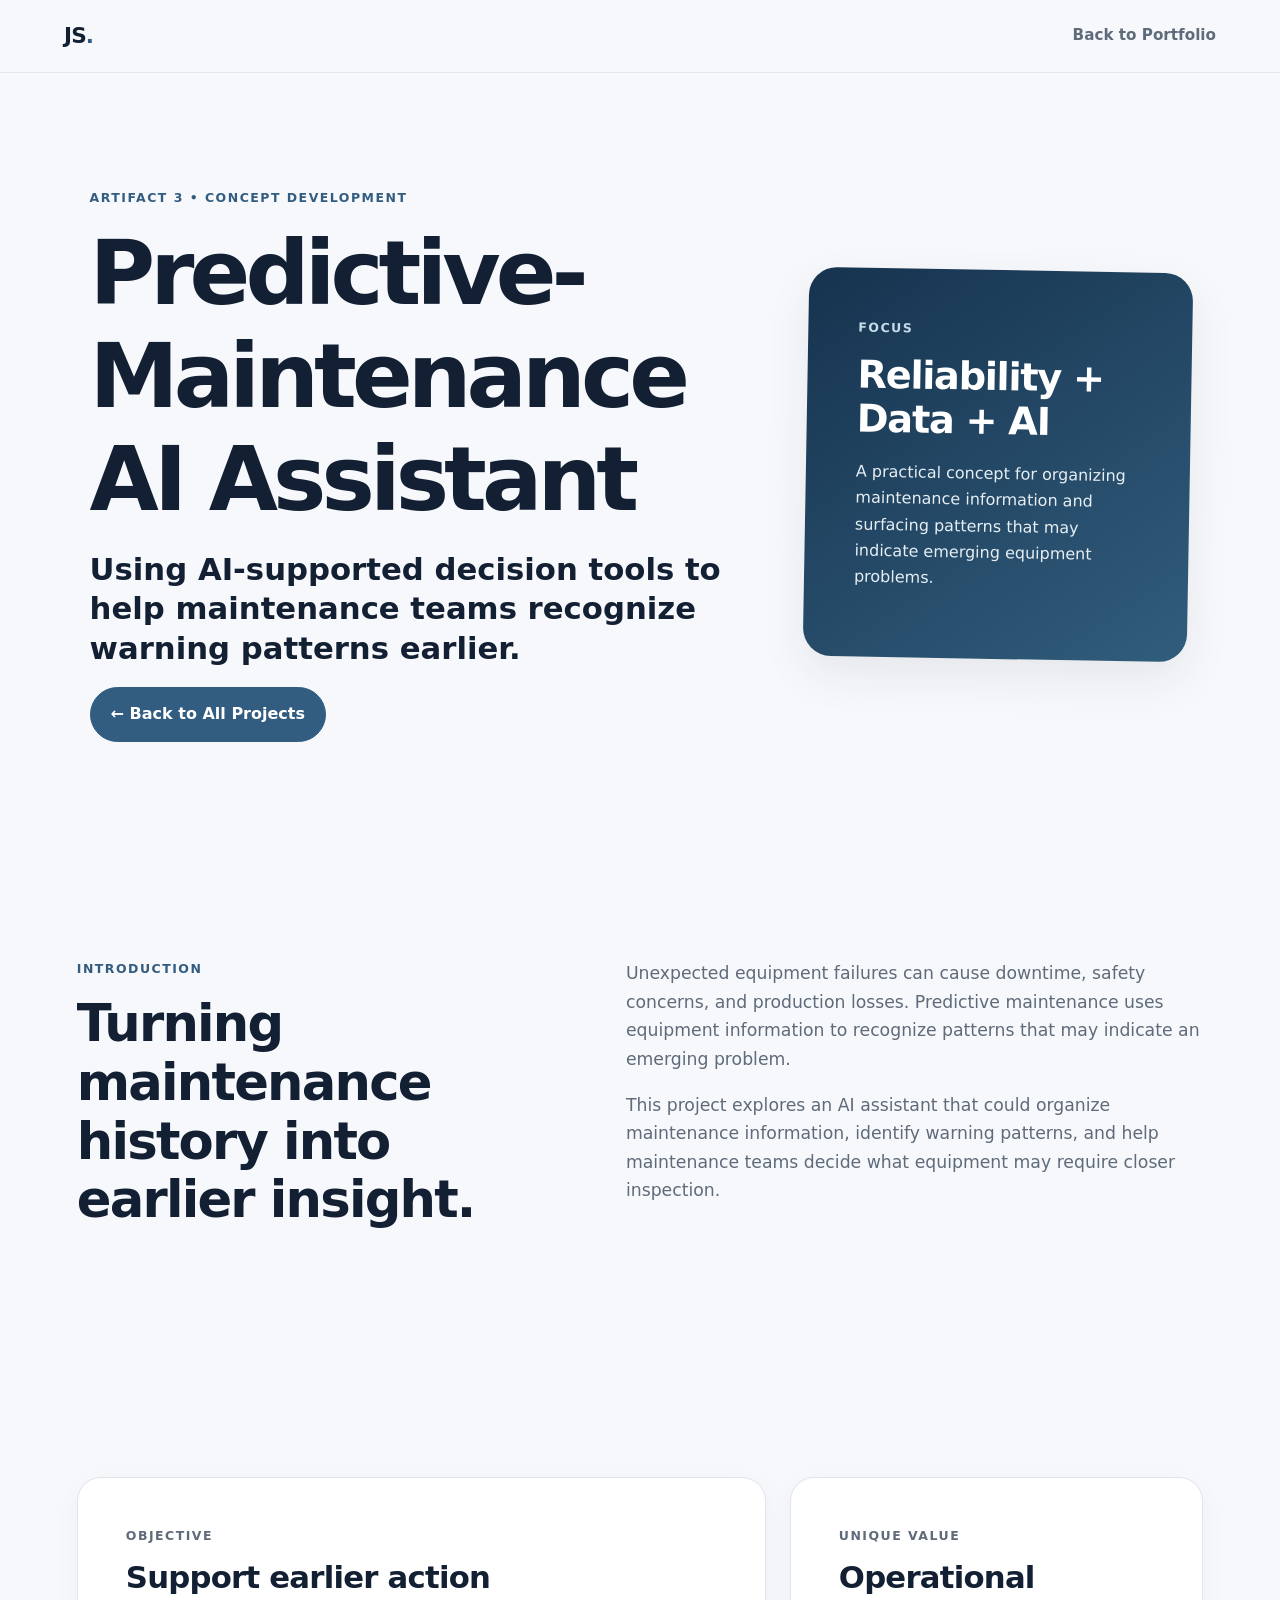
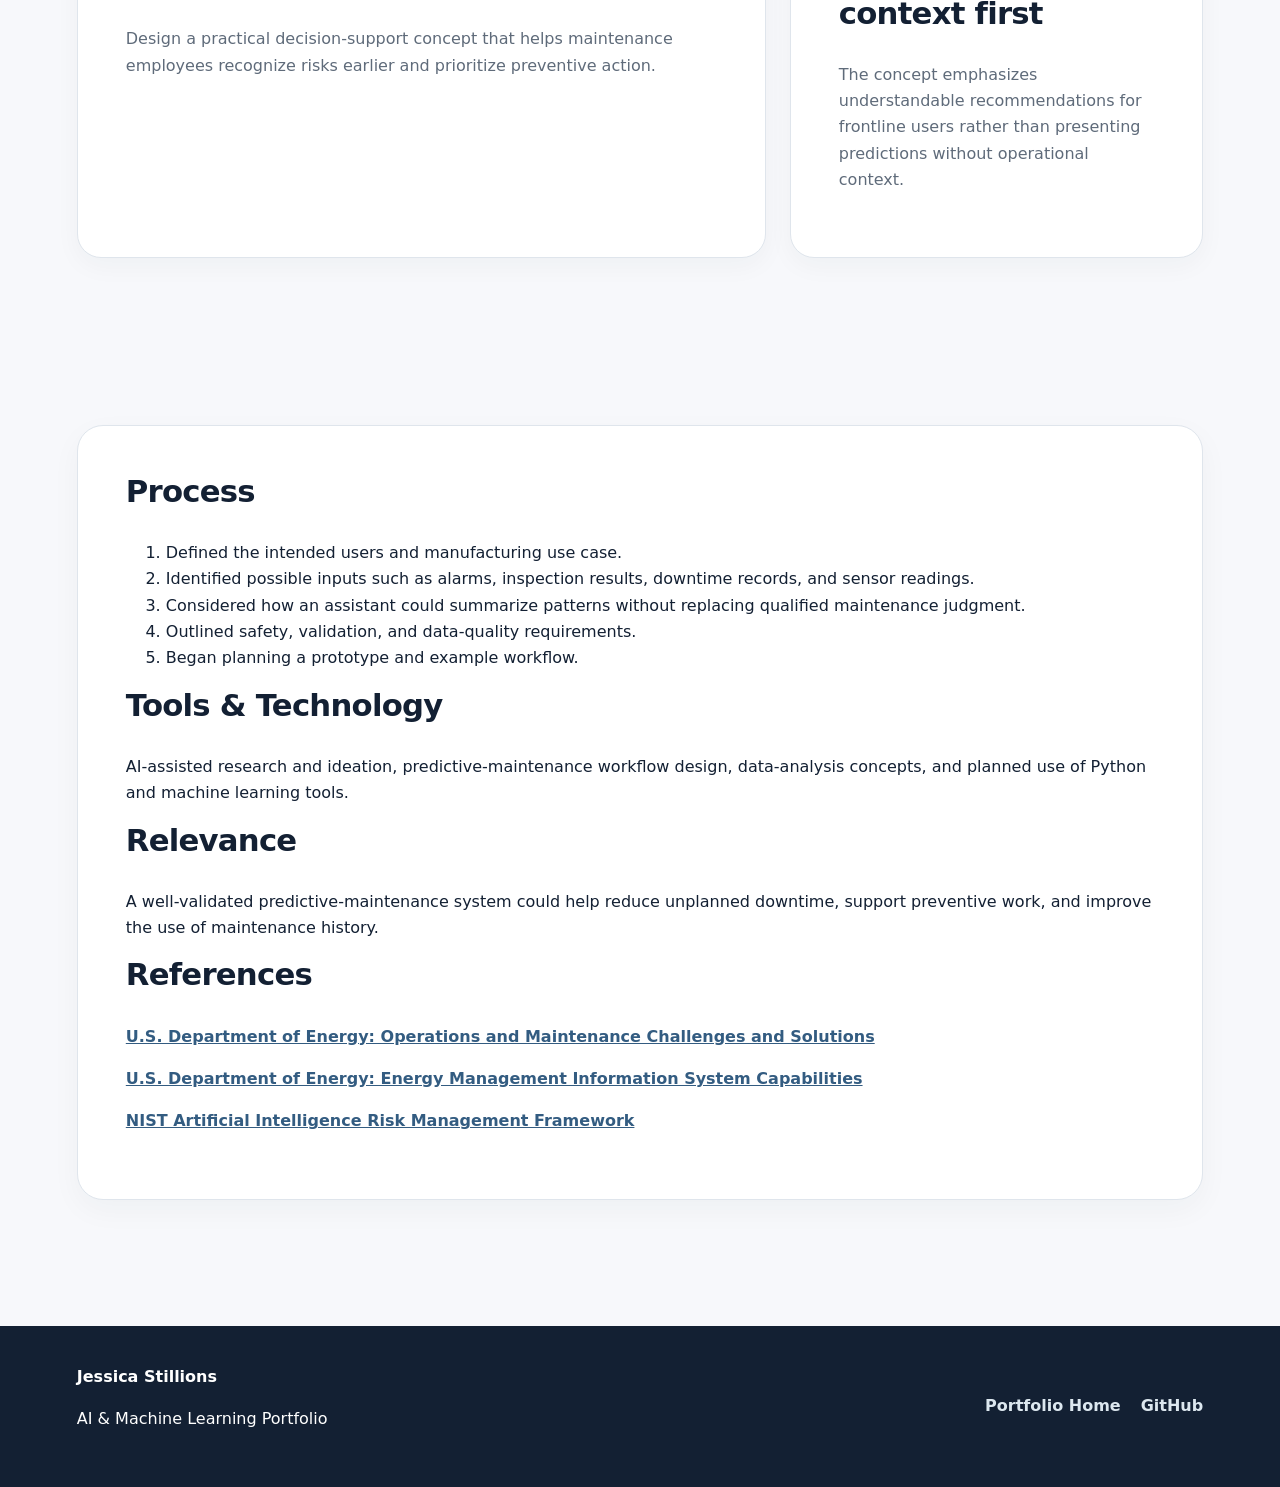
==== artifact-3-predictive-maintenance.html @ 8d127477 "Add predictive maintenance artifact page" ====
<!DOCTYPE html>
<html lang="en">
<head>
  <meta charset="UTF-8" />
  <meta name="viewport" content="width=device-width, initial-scale=1.0" />
  <meta name="description" content="Predictive-Maintenance AI Assistant portfolio artifact by Jessica Stillions." />
  <title>Predictive-Maintenance AI Assistant | Jessica Stillions</title>
  <link rel="stylesheet" href="styles.css" />
</head>
<body>
  <header class="site-header">
    <a class="brand" href="index.html">JS<span>.</span></a>
    <nav aria-label="Primary navigation"><a href="index.html#projects">Back to Portfolio</a></nav>
  </header>
  <main id="top">
    <section class="hero">
      <div class="hero-copy">
        <p class="eyebrow">Artifact 3 • Concept Development</p>
        <h1>Predictive-Maintenance AI Assistant</h1>
        <p class="hero-lead">Using AI-supported decision tools to help maintenance teams recognize warning patterns earlier.</p>
        <a class="button primary" href="index.html#projects">← Back to All Projects</a>
      </div>
      <div class="hero-card"><p class="card-kicker">Focus</p><h2>Reliability + Data + AI</h2><p>A practical concept for organizing maintenance information and surfacing patterns that may indicate emerging equipment problems.</p></div>
    </section>

    <section class="section split-section"><div><p class="section-label">Introduction</p><h2>Turning maintenance history into earlier insight.</h2></div><div class="prose"><p>Unexpected equipment failures can cause downtime, safety concerns, and production losses. Predictive maintenance uses equipment information to recognize patterns that may indicate an emerging problem.</p><p>This project explores an AI assistant that could organize maintenance information, identify warning patterns, and help maintenance teams decide what equipment may require closer inspection.</p></div></section>

    <section class="section value-grid">
      <article class="info-card"><p class="section-label">Objective</p><h3>Support earlier action</h3><p>Design a practical decision-support concept that helps maintenance employees recognize risks earlier and prioritize preventive action.</p></article>
      <article class="info-card"><p class="section-label">Unique Value</p><h3>Operational context first</h3><p>The concept emphasizes understandable recommendations for frontline users rather than presenting predictions without operational context.</p></article>
    </section>

    <section class="section projects-section"><div class="project-card"><h3>Process</h3><ol><li>Defined the intended users and manufacturing use case.</li><li>Identified possible inputs such as alarms, inspection results, downtime records, and sensor readings.</li><li>Considered how an assistant could summarize patterns without replacing qualified maintenance judgment.</li><li>Outlined safety, validation, and data-quality requirements.</li><li>Began planning a prototype and example workflow.</li></ol><h3>Tools & Technology</h3><p>AI-assisted research and ideation, predictive-maintenance workflow design, data-analysis concepts, and planned use of Python and machine learning tools.</p><h3>Relevance</h3><p>A well-validated predictive-maintenance system could help reduce unplanned downtime, support preventive work, and improve the use of maintenance history.</p><div class="references"><h3>References</h3><p><a href="https://www.energy.gov/cmei/femp/operations-and-maintenance-challenges-and-solutions" target="_blank" rel="noopener">U.S. Department of Energy: Operations and Maintenance Challenges and Solutions</a></p><p><a href="https://www.energy.gov/cmei/femp/energy-management-information-system-capabilities" target="_blank" rel="noopener">U.S. Department of Energy: Energy Management Information System Capabilities</a></p><p><a href="https://www.nist.gov/itl/ai-risk-management-framework" target="_blank" rel="noopener">NIST Artificial Intelligence Risk Management Framework</a></p></div></div></section>
  </main>
  <footer><div><p class="footer-name">Jessica Stillions</p><p>AI & Machine Learning Portfolio</p></div><div class="footer-links"><a href="index.html">Portfolio Home</a><a href="https://github.com/StillionsDataAnalyst" target="_blank" rel="noopener">GitHub</a></div></footer>
</body>
</html>
---- styles.css ----
:root{--bg:#f7f8fb;--surface:#ffffff;--ink:#132033;--muted:#5f6b7a;--line:#dfe5ec;--accent:#335c81;--accent-2:#6b8e9f;--soft:#eef3f7;--success:#2f6b4f;--shadow:0 18px 45px rgba(24,39,58,.08)}*{box-sizing:border-box}html{scroll-behavior:smooth}body{margin:0;font-family:Inter,ui-sans-serif,system-ui,-apple-system,BlinkMacSystemFont,"Segoe UI",sans-serif;background:var(--bg);color:var(--ink);line-height:1.65}a{color:inherit}.site-header{position:sticky;top:0;z-index:20;display:flex;align-items:center;justify-content:space-between;padding:18px clamp(20px,5vw,72px);background:rgba(247,248,251,.92);backdrop-filter:blur(14px);border-bottom:1px solid rgba(223,229,236,.85)}.brand{font-size:1.35rem;font-weight:800;text-decoration:none;letter-spacing:-.04em}.brand span{color:var(--accent)}nav{display:flex;gap:22px}nav a{text-decoration:none;font-size:.95rem;color:var(--muted);font-weight:650}nav a:hover{color:var(--accent)}main{overflow:hidden}.hero{min-height:78vh;display:grid;grid-template-columns:minmax(0,1.25fr) minmax(300px,.75fr);gap:clamp(36px,6vw,84px);align-items:center;padding:clamp(68px,9vw,120px) clamp(20px,7vw,100px);max-width:1500px;margin:0 auto}.eyebrow,.section-label,.card-kicker{margin:0 0 14px;text-transform:uppercase;letter-spacing:.12em;font-size:.78rem;font-weight:800;color:var(--accent)}h1,h2,h3,h4{line-height:1.15;margin-top:0}h1{font-size:clamp(3rem,7vw,6.8rem);letter-spacing:-.055em;margin-bottom:18px}h2{font-size:clamp(2rem,4vw,3.35rem);letter-spacing:-.035em}h3{font-size:clamp(1.45rem,2.4vw,2.1rem);letter-spacing:-.025em}.hero-lead{font-size:clamp(1.4rem,2.4vw,2.15rem);max-width:850px;margin:0 0 18px;font-weight:650;line-height:1.3}.hero-text{font-size:1.08rem;color:var(--muted);max-width:760px}.hero-actions{display:flex;flex-wrap:wrap;gap:12px;margin-top:30px}.button{display:inline-flex;align-items:center;justify-content:center;padding:13px 20px;border-radius:999px;text-decoration:none;font-weight:750;border:1px solid var(--accent)}.button.primary{background:var(--accent);color:white}.button.secondary{color:var(--accent);background:transparent}.hero-card{background:linear-gradient(145deg,#16334f,#315d7c);color:white;padding:clamp(30px,4vw,50px);border-radius:28px;box-shadow:var(--shadow);transform:rotate(1deg)}.hero-card .card-kicker{color:#c7dce8}.hero-card h2{font-size:clamp(2rem,3vw,3rem);margin-bottom:18px}.hero-card p{color:#e6eef3}.mini-grid{display:grid;grid-template-columns:1fr 1fr;gap:10px;margin-top:24px}.mini-grid span{padding:10px 12px;border-radius:12px;background:rgba(255,255,255,.1);text-align:center;font-weight:700}.section{max-width:1320px;margin:0 auto;padding:clamp(64px,8vw,110px) clamp(20px,6vw,78px)}.split-section{display:grid;grid-template-columns:.9fr 1.1fr;gap:clamp(36px,6vw,90px);align-items:start}.prose p{font-size:1.08rem;color:var(--muted);margin-top:0}.value-grid{display:grid;grid-template-columns:1.25fr .75fr;gap:24px}.info-card{background:var(--surface);padding:clamp(28px,4vw,48px);border:1px solid var(--line);border-radius:24px;box-shadow:0 8px 26px rgba(24,39,58,.04)}.info-card.featured{background:var(--soft);border-color:#d6e1e8}.info-card p{color:var(--muted)}.skills-section{padding-top:20px}.section-heading{max-width:860px;margin-bottom:34px}.section-heading>p:last-child{color:var(--muted)}.skill-list{display:flex;flex-wrap:wrap;gap:12px}.skill-list span{padding:10px 15px;border-radius:999px;background:var(--surface);border:1px solid var(--line);font-weight:700;color:#344255}.projects-section{padding-top:40px}.project-card{background:var(--surface);border:1px solid var(--line);border-radius:26px;padding:clamp(28px,4vw,48px);margin:24px 0;box-shadow:0 10px 30px rgba(24,39,58,.04)}.project-card.highlight{border:2px solid #bfd0dc;box-shadow:var(--shadow)}.project-card.bonus{background:#faf9f5}.project-topline{display:flex;justify-content:space-between;gap:15px;align-items:center;margin-bottom:16px}.artifact-number{font-size:.8rem;text-transform:uppercase;letter-spacing:.1em;font-weight:850;color:var(--accent)}.status{font-size:.78rem;font-weight:800;padding:7px 11px;border-radius:999px;background:var(--soft);color:var(--accent)}.status.live{background:#e9f4ee;color:var(--success)}.project-intro{font-size:1.08rem;color:var(--muted);max-width:1000px}.project-link{display:inline-block;margin:10px 0 24px;color:var(--accent);font-weight:800;text-decoration:none}.project-link:hover{text-decoration:underline}.project-details{display:grid;grid-template-columns:repeat(2,minmax(0,1fr));gap:18px;margin-top:20px}.project-details>div{padding:20px;background:var(--bg);border-radius:16px;border:1px solid #e9edf2}.project-details.compact{grid-template-columns:repeat(3,minmax(0,1fr))}.project-details h4{margin-bottom:8px;font-size:1rem}.project-details p,.project-details li{color:var(--muted);font-size:.95rem}.project-details ol{padding-left:20px;margin-bottom:0}.references{grid-column:1/-1}.references a{color:var(--accent);font-weight:700}.growth-note{text-align:center;max-width:900px}.growth-note p:last-child{color:var(--muted);font-size:1.08rem}footer{display:flex;justify-content:space-between;align-items:center;gap:30px;padding:38px clamp(20px,6vw,78px);background:#132033;color:white}.footer-name{font-weight:800;margin:0}.footer-links{display:flex;gap:20px;flex-wrap:wrap}.footer-links a{color:#dce7ef;text-decoration:none;font-weight:700}.footer-links a:hover{color:white}@media(max-width:900px){.hero,.split-section,.value-grid{grid-template-columns:1fr}.hero{min-height:auto;padding-top:74px}.hero-card{transform:none;max-width:600px}.project-details,.project-details.compact{grid-template-columns:1fr}.references{grid-column:auto}}@media(max-width:640px){.site-header{align-items:flex-start;gap:16px}.site-header nav{gap:11px;flex-wrap:wrap;justify-content:flex-end}.site-header nav a{font-size:.84rem}.project-topline{align-items:flex-start;flex-direction:column}.hero-actions{flex-direction:column;align-items:stretch}.button{width:100%}footer{align-items:flex-start;flex-direction:column}}
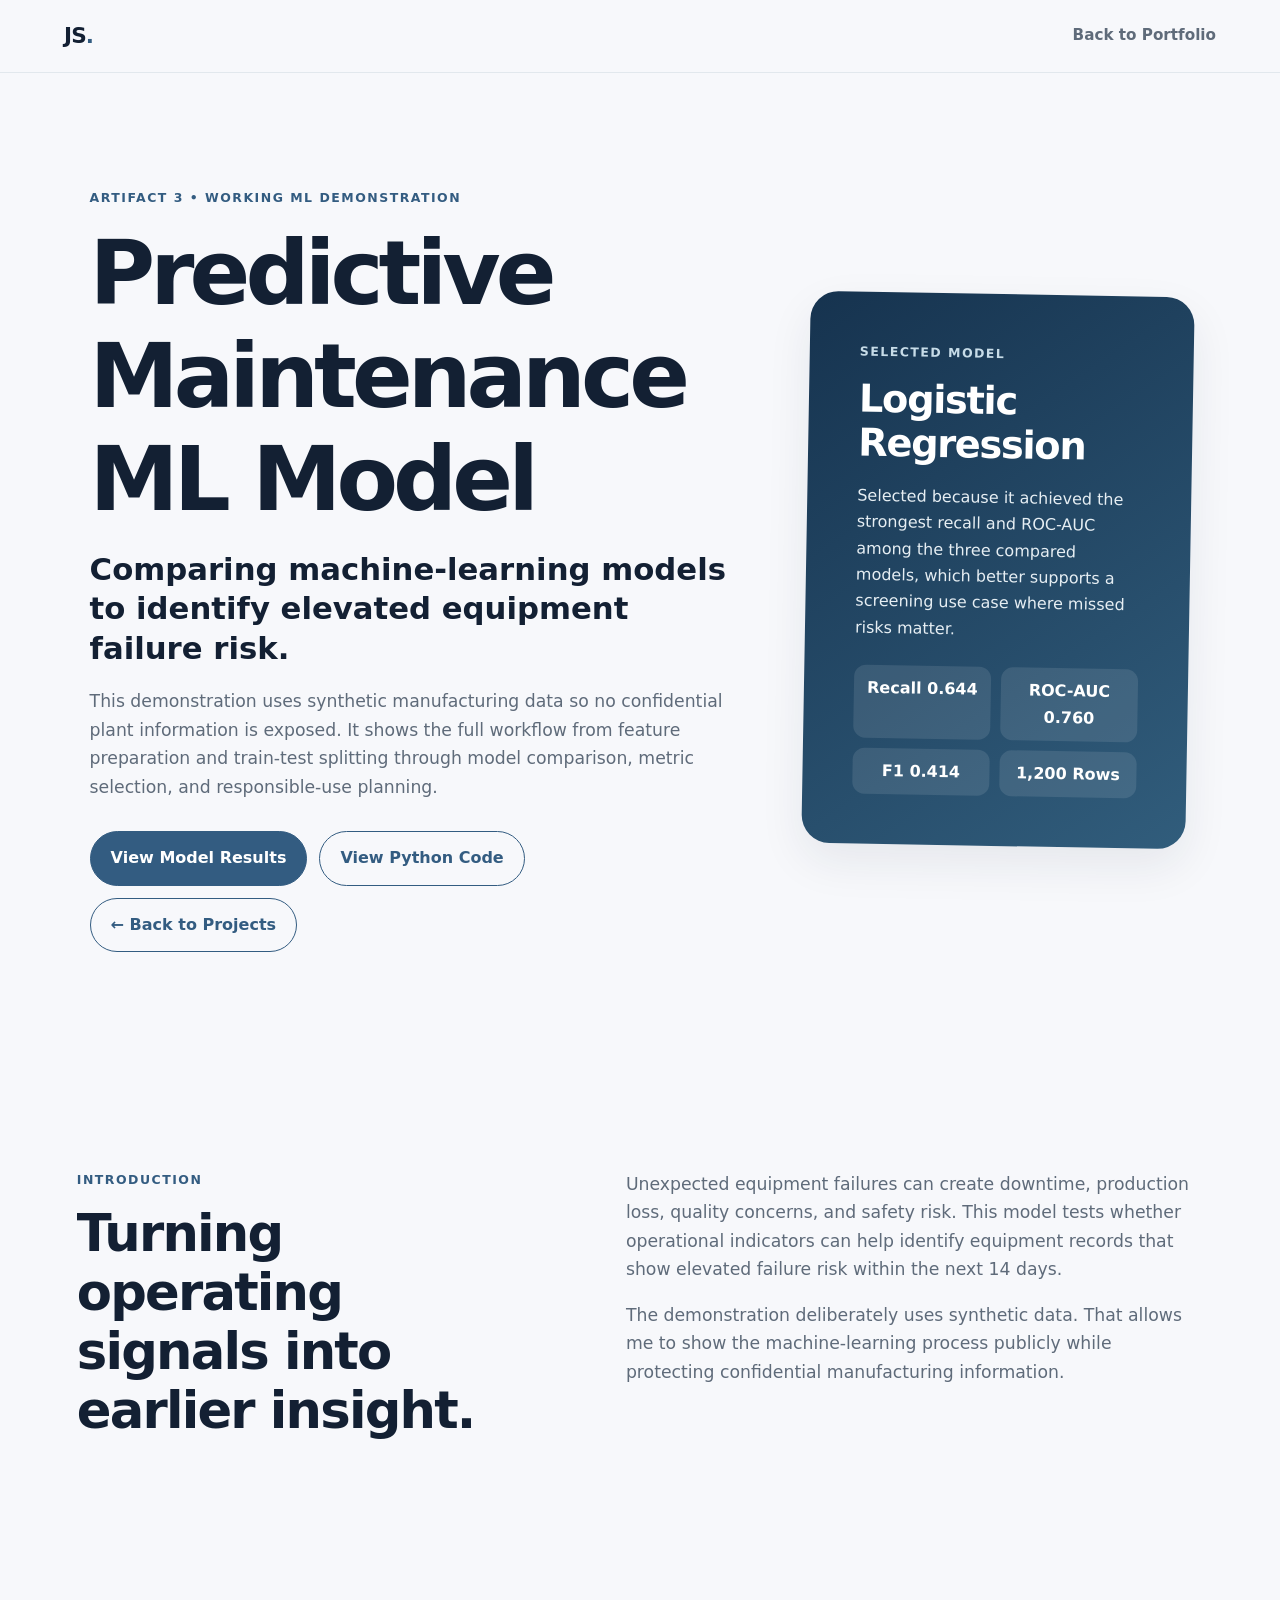
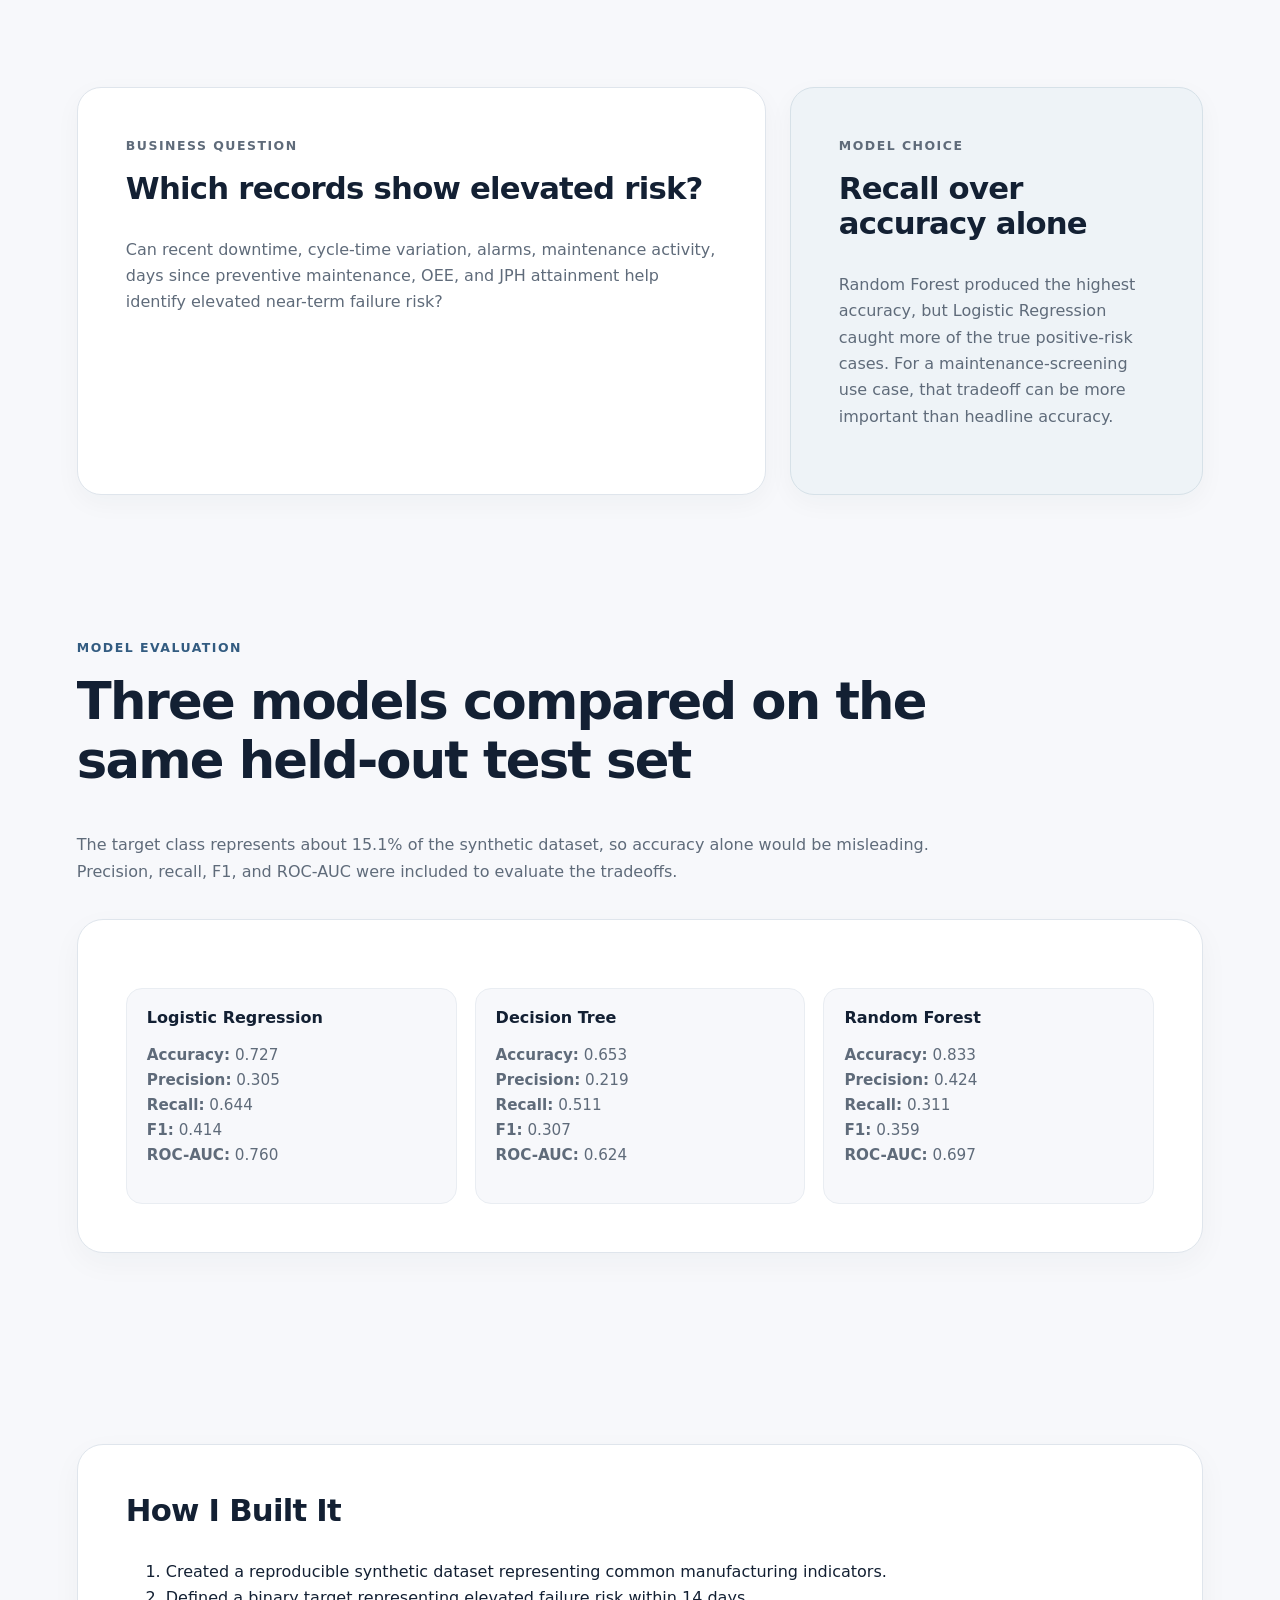
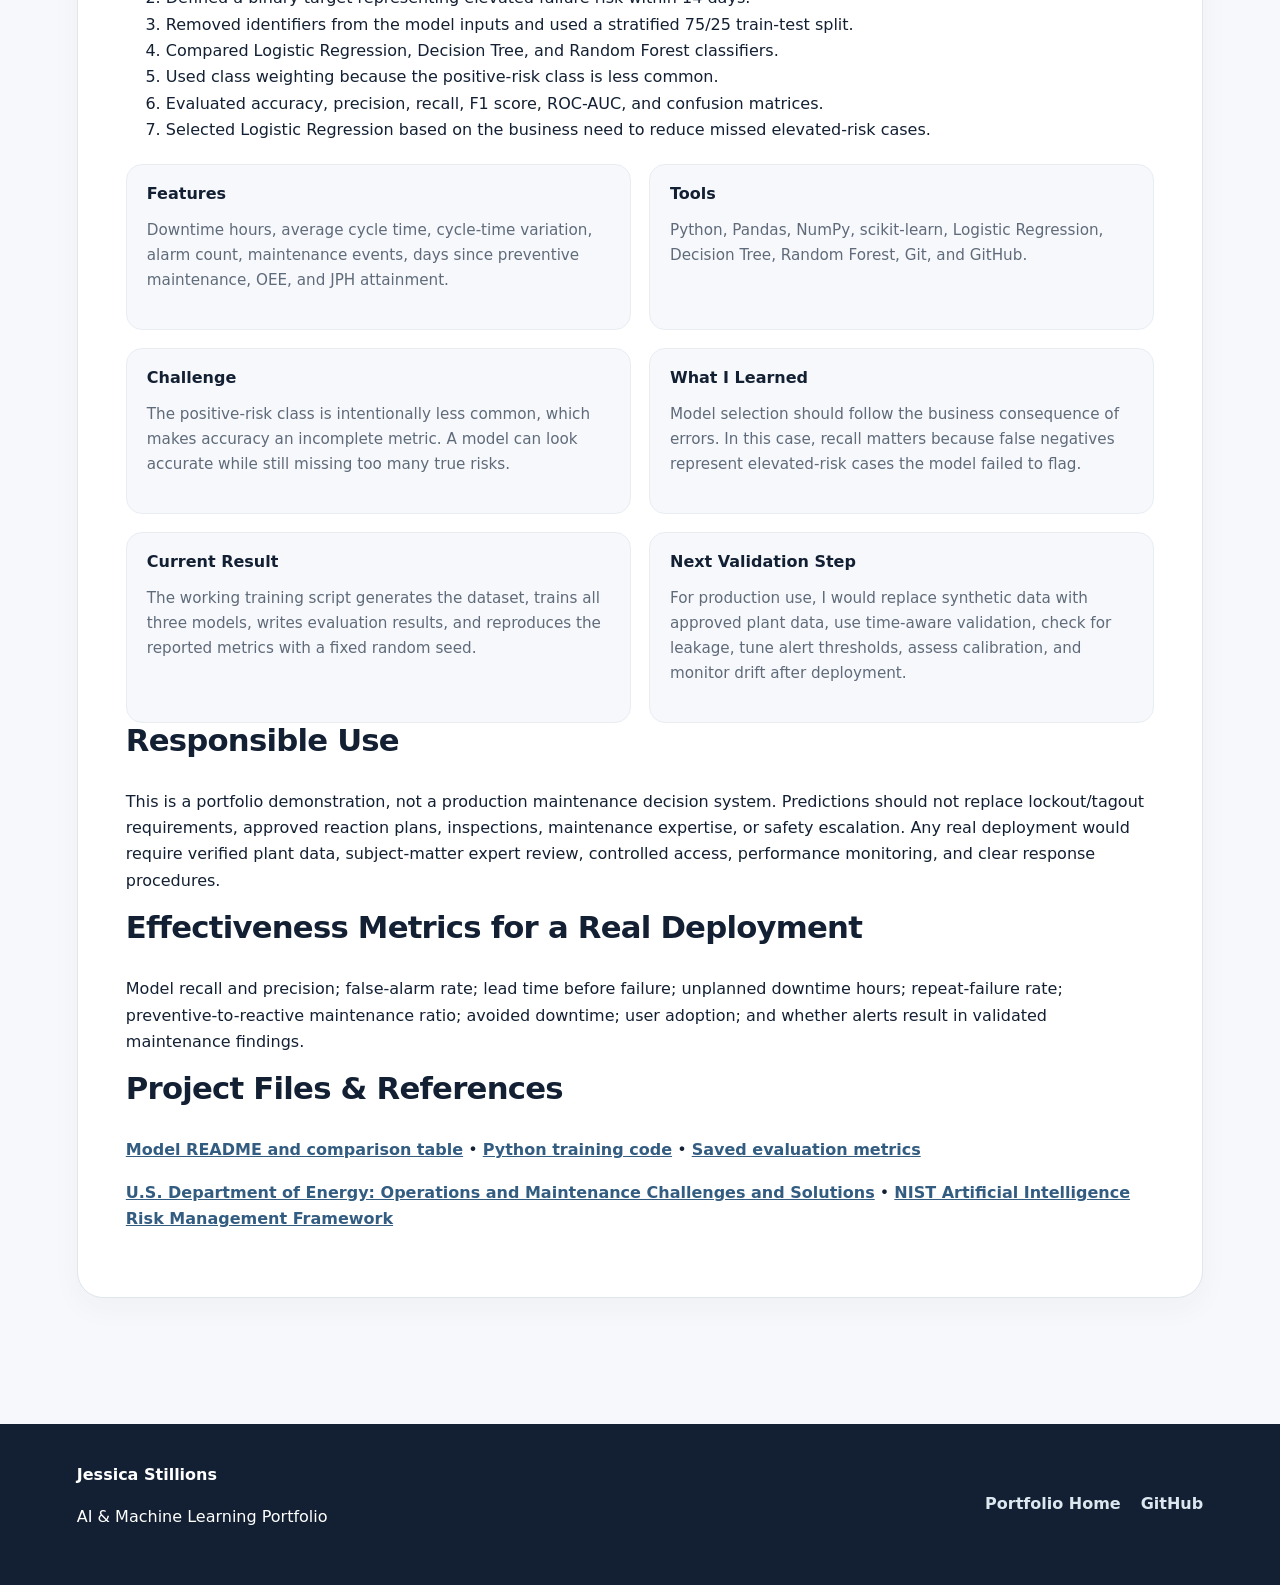
==== commit f81a131a: "Turn predictive maintenance artifact into working ML model case study" ====
--- a/artifact-3-predictive-maintenance.html
+++ b/artifact-3-predictive-maintenance.html
@@ -3,8 +3,8 @@
 <head>
   <meta charset="UTF-8" />
   <meta name="viewport" content="width=device-width, initial-scale=1.0" />
-  <meta name="description" content="Predictive-Maintenance AI Assistant portfolio artifact by Jessica Stillions." />
-  <title>Predictive-Maintenance AI Assistant | Jessica Stillions</title>
+  <meta name="description" content="Predictive-maintenance machine learning model portfolio artifact by Jessica Stillions." />
+  <title>Predictive Maintenance ML Model | Jessica Stillions</title>
   <link rel="stylesheet" href="styles.css" />
 </head>
 <body>
@@ -15,22 +15,71 @@
   <main id="top">
     <section class="hero">
       <div class="hero-copy">
-        <p class="eyebrow">Artifact 3 • Concept Development</p>
-        <h1>Predictive-Maintenance AI Assistant</h1>
-        <p class="hero-lead">Using AI-supported decision tools to help maintenance teams recognize warning patterns earlier.</p>
-        <a class="button primary" href="index.html#projects">← Back to All Projects</a>
+        <p class="eyebrow">Artifact 3 • Working ML Demonstration</p>
+        <h1>Predictive Maintenance ML Model</h1>
+        <p class="hero-lead">Comparing machine-learning models to identify elevated equipment failure risk.</p>
+        <p class="hero-text">This demonstration uses synthetic manufacturing data so no confidential plant information is exposed. It shows the full workflow from feature preparation and train-test splitting through model comparison, metric selection, and responsible-use planning.</p>
+        <div class="hero-actions">
+          <a class="button primary" href="predictive-maintenance-model/README.md">View Model Results</a>
+          <a class="button secondary" href="predictive-maintenance-model/train_model.py">View Python Code</a>
+          <a class="button secondary" href="index.html#projects">← Back to Projects</a>
+        </div>
       </div>
-      <div class="hero-card"><p class="card-kicker">Focus</p><h2>Reliability + Data + AI</h2><p>A practical concept for organizing maintenance information and surfacing patterns that may indicate emerging equipment problems.</p></div>
+      <div class="hero-card"><p class="card-kicker">Selected Model</p><h2>Logistic Regression</h2><p>Selected because it achieved the strongest recall and ROC-AUC among the three compared models, which better supports a screening use case where missed risks matter.</p><div class="mini-grid"><span>Recall 0.644</span><span>ROC-AUC 0.760</span><span>F1 0.414</span><span>1,200 Rows</span></div></div>
     </section>
 
-    <section class="section split-section"><div><p class="section-label">Introduction</p><h2>Turning maintenance history into earlier insight.</h2></div><div class="prose"><p>Unexpected equipment failures can cause downtime, safety concerns, and production losses. Predictive maintenance uses equipment information to recognize patterns that may indicate an emerging problem.</p><p>This project explores an AI assistant that could organize maintenance information, identify warning patterns, and help maintenance teams decide what equipment may require closer inspection.</p></div></section>
+    <section class="section split-section">
+      <div><p class="section-label">Introduction</p><h2>Turning operating signals into earlier insight.</h2></div>
+      <div class="prose"><p>Unexpected equipment failures can create downtime, production loss, quality concerns, and safety risk. This model tests whether operational indicators can help identify equipment records that show elevated failure risk within the next 14 days.</p><p>The demonstration deliberately uses synthetic data. That allows me to show the machine-learning process publicly while protecting confidential manufacturing information.</p></div>
+    </section>
 
     <section class="section value-grid">
-      <article class="info-card"><p class="section-label">Objective</p><h3>Support earlier action</h3><p>Design a practical decision-support concept that helps maintenance employees recognize risks earlier and prioritize preventive action.</p></article>
-      <article class="info-card"><p class="section-label">Unique Value</p><h3>Operational context first</h3><p>The concept emphasizes understandable recommendations for frontline users rather than presenting predictions without operational context.</p></article>
+      <article class="info-card"><p class="section-label">Business Question</p><h3>Which records show elevated risk?</h3><p>Can recent downtime, cycle-time variation, alarms, maintenance activity, days since preventive maintenance, OEE, and JPH attainment help identify elevated near-term failure risk?</p></article>
+      <article class="info-card featured"><p class="section-label">Model Choice</p><h3>Recall over accuracy alone</h3><p>Random Forest produced the highest accuracy, but Logistic Regression caught more of the true positive-risk cases. For a maintenance-screening use case, that tradeoff can be more important than headline accuracy.</p></article>
     </section>
 
-    <section class="section projects-section"><div class="project-card"><h3>Process</h3><ol><li>Defined the intended users and manufacturing use case.</li><li>Identified possible inputs such as alarms, inspection results, downtime records, and sensor readings.</li><li>Considered how an assistant could summarize patterns without replacing qualified maintenance judgment.</li><li>Outlined safety, validation, and data-quality requirements.</li><li>Began planning a prototype and example workflow.</li></ol><h3>Tools & Technology</h3><p>AI-assisted research and ideation, predictive-maintenance workflow design, data-analysis concepts, and planned use of Python and machine learning tools.</p><h3>Relevance</h3><p>A well-validated predictive-maintenance system could help reduce unplanned downtime, support preventive work, and improve the use of maintenance history.</p><div class="references"><h3>References</h3><p><a href="https://www.energy.gov/cmei/femp/operations-and-maintenance-challenges-and-solutions" target="_blank" rel="noopener">U.S. Department of Energy: Operations and Maintenance Challenges and Solutions</a></p><p><a href="https://www.energy.gov/cmei/femp/energy-management-information-system-capabilities" target="_blank" rel="noopener">U.S. Department of Energy: Energy Management Information System Capabilities</a></p><p><a href="https://www.nist.gov/itl/ai-risk-management-framework" target="_blank" rel="noopener">NIST Artificial Intelligence Risk Management Framework</a></p></div></div></section>
+    <section class="section projects-section">
+      <div class="section-heading"><p class="section-label">Model Evaluation</p><h2>Three models compared on the same held-out test set</h2><p>The target class represents about 15.1% of the synthetic dataset, so accuracy alone would be misleading. Precision, recall, F1, and ROC-AUC were included to evaluate the tradeoffs.</p></div>
+      <div class="project-card">
+        <div class="project-details compact">
+          <div><h4>Logistic Regression</h4><p><strong>Accuracy:</strong> 0.727<br><strong>Precision:</strong> 0.305<br><strong>Recall:</strong> 0.644<br><strong>F1:</strong> 0.414<br><strong>ROC-AUC:</strong> 0.760</p></div>
+          <div><h4>Decision Tree</h4><p><strong>Accuracy:</strong> 0.653<br><strong>Precision:</strong> 0.219<br><strong>Recall:</strong> 0.511<br><strong>F1:</strong> 0.307<br><strong>ROC-AUC:</strong> 0.624</p></div>
+          <div><h4>Random Forest</h4><p><strong>Accuracy:</strong> 0.833<br><strong>Precision:</strong> 0.424<br><strong>Recall:</strong> 0.311<br><strong>F1:</strong> 0.359<br><strong>ROC-AUC:</strong> 0.697</p></div>
+        </div>
+      </div>
+    </section>
+
+    <section class="section projects-section">
+      <div class="project-card">
+        <h3>How I Built It</h3>
+        <ol>
+          <li>Created a reproducible synthetic dataset representing common manufacturing indicators.</li>
+          <li>Defined a binary target representing elevated failure risk within 14 days.</li>
+          <li>Removed identifiers from the model inputs and used a stratified 75/25 train-test split.</li>
+          <li>Compared Logistic Regression, Decision Tree, and Random Forest classifiers.</li>
+          <li>Used class weighting because the positive-risk class is less common.</li>
+          <li>Evaluated accuracy, precision, recall, F1 score, ROC-AUC, and confusion matrices.</li>
+          <li>Selected Logistic Regression based on the business need to reduce missed elevated-risk cases.</li>
+        </ol>
+
+        <div class="project-details">
+          <div><h4>Features</h4><p>Downtime hours, average cycle time, cycle-time variation, alarm count, maintenance events, days since preventive maintenance, OEE, and JPH attainment.</p></div>
+          <div><h4>Tools</h4><p>Python, Pandas, NumPy, scikit-learn, Logistic Regression, Decision Tree, Random Forest, Git, and GitHub.</p></div>
+          <div><h4>Challenge</h4><p>The positive-risk class is intentionally less common, which makes accuracy an incomplete metric. A model can look accurate while still missing too many true risks.</p></div>
+          <div><h4>What I Learned</h4><p>Model selection should follow the business consequence of errors. In this case, recall matters because false negatives represent elevated-risk cases the model failed to flag.</p></div>
+          <div><h4>Current Result</h4><p>The working training script generates the dataset, trains all three models, writes evaluation results, and reproduces the reported metrics with a fixed random seed.</p></div>
+          <div><h4>Next Validation Step</h4><p>For production use, I would replace synthetic data with approved plant data, use time-aware validation, check for leakage, tune alert thresholds, assess calibration, and monitor drift after deployment.</p></div>
+        </div>
+
+        <h3>Responsible Use</h3>
+        <p>This is a portfolio demonstration, not a production maintenance decision system. Predictions should not replace lockout/tagout requirements, approved reaction plans, inspections, maintenance expertise, or safety escalation. Any real deployment would require verified plant data, subject-matter expert review, controlled access, performance monitoring, and clear response procedures.</p>
+
+        <h3>Effectiveness Metrics for a Real Deployment</h3>
+        <p>Model recall and precision; false-alarm rate; lead time before failure; unplanned downtime hours; repeat-failure rate; preventive-to-reactive maintenance ratio; avoided downtime; user adoption; and whether alerts result in validated maintenance findings.</p>
+
+        <div class="references"><h3>Project Files & References</h3><p><a href="predictive-maintenance-model/README.md">Model README and comparison table</a> • <a href="predictive-maintenance-model/train_model.py">Python training code</a> • <a href="predictive-maintenance-model/metrics.json">Saved evaluation metrics</a></p><p><a href="https://www.energy.gov/cmei/femp/operations-and-maintenance-challenges-and-solutions" target="_blank" rel="noopener">U.S. Department of Energy: Operations and Maintenance Challenges and Solutions</a> • <a href="https://www.nist.gov/itl/ai-risk-management-framework" target="_blank" rel="noopener">NIST Artificial Intelligence Risk Management Framework</a></p></div>
+      </div>
+    </section>
   </main>
   <footer><div><p class="footer-name">Jessica Stillions</p><p>AI & Machine Learning Portfolio</p></div><div class="footer-links"><a href="index.html">Portfolio Home</a><a href="https://github.com/StillionsDataAnalyst" target="_blank" rel="noopener">GitHub</a></div></footer>
 </body>
--- a/styles.css
+++ b/styles.css
@@ -1 +1 @@
-:root{--bg:#f7f8fb;--surface:#ffffff;--ink:#132033;--muted:#5f6b7a;--line:#dfe5ec;--accent:#335c81;--accent-2:#6b8e9f;--soft:#eef3f7;--success:#2f6b4f;--shadow:0 18px 45px rgba(24,39,58,.08)}*{box-sizing:border-box}html{scroll-behavior:smooth}body{margin:0;font-family:Inter,ui-sans-serif,system-ui,-apple-system,BlinkMacSystemFont,"Segoe UI",sans-serif;background:var(--bg);color:var(--ink);line-height:1.65}a{color:inherit}.site-header{position:sticky;top:0;z-index:20;display:flex;align-items:center;justify-content:space-between;padding:18px clamp(20px,5vw,72px);background:rgba(247,248,251,.92);backdrop-filter:blur(14px);border-bottom:1px solid rgba(223,229,236,.85)}.brand{font-size:1.35rem;font-weight:800;text-decoration:none;letter-spacing:-.04em}.brand span{color:var(--accent)}nav{display:flex;gap:22px}nav a{text-decoration:none;font-size:.95rem;color:var(--muted);font-weight:650}nav a:hover{color:var(--accent)}main{overflow:hidden}.hero{min-height:78vh;display:grid;grid-template-columns:minmax(0,1.25fr) minmax(300px,.75fr);gap:clamp(36px,6vw,84px);align-items:center;padding:clamp(68px,9vw,120px) clamp(20px,7vw,100px);max-width:1500px;margin:0 auto}.eyebrow,.section-label,.card-kicker{margin:0 0 14px;text-transform:uppercase;letter-spacing:.12em;font-size:.78rem;font-weight:800;color:var(--accent)}h1,h2,h3,h4{line-height:1.15;margin-top:0}h1{font-size:clamp(3rem,7vw,6.8rem);letter-spacing:-.055em;margin-bottom:18px}h2{font-size:clamp(2rem,4vw,3.35rem);letter-spacing:-.035em}h3{font-size:clamp(1.45rem,2.4vw,2.1rem);letter-spacing:-.025em}.hero-lead{font-size:clamp(1.4rem,2.4vw,2.15rem);max-width:850px;margin:0 0 18px;font-weight:650;line-height:1.3}.hero-text{font-size:1.08rem;color:var(--muted);max-width:760px}.hero-actions{display:flex;flex-wrap:wrap;gap:12px;margin-top:30px}.button{display:inline-flex;align-items:center;justify-content:center;padding:13px 20px;border-radius:999px;text-decoration:none;font-weight:750;border:1px solid var(--accent)}.button.primary{background:var(--accent);color:white}.button.secondary{color:var(--accent);background:transparent}.hero-card{background:linear-gradient(145deg,#16334f,#315d7c);color:white;padding:clamp(30px,4vw,50px);border-radius:28px;box-shadow:var(--shadow);transform:rotate(1deg)}.hero-card .card-kicker{color:#c7dce8}.hero-card h2{font-size:clamp(2rem,3vw,3rem);margin-bottom:18px}.hero-card p{color:#e6eef3}.mini-grid{display:grid;grid-template-columns:1fr 1fr;gap:10px;margin-top:24px}.mini-grid span{padding:10px 12px;border-radius:12px;background:rgba(255,255,255,.1);text-align:center;font-weight:700}.section{max-width:1320px;margin:0 auto;padding:clamp(64px,8vw,110px) clamp(20px,6vw,78px)}.split-section{display:grid;grid-template-columns:.9fr 1.1fr;gap:clamp(36px,6vw,90px);align-items:start}.prose p{font-size:1.08rem;color:var(--muted);margin-top:0}.value-grid{display:grid;grid-template-columns:1.25fr .75fr;gap:24px}.info-card{background:var(--surface);padding:clamp(28px,4vw,48px);border:1px solid var(--line);border-radius:24px;box-shadow:0 8px 26px rgba(24,39,58,.04)}.info-card.featured{background:var(--soft);border-color:#d6e1e8}.info-card p{color:var(--muted)}.skills-section{padding-top:20px}.section-heading{max-width:860px;margin-bottom:34px}.section-heading>p:last-child{color:var(--muted)}.skill-list{display:flex;flex-wrap:wrap;gap:12px}.skill-list span{padding:10px 15px;border-radius:999px;background:var(--surface);border:1px solid var(--line);font-weight:700;color:#344255}.projects-section{padding-top:40px}.project-card{background:var(--surface);border:1px solid var(--line);border-radius:26px;padding:clamp(28px,4vw,48px);margin:24px 0;box-shadow:0 10px 30px rgba(24,39,58,.04)}.project-card.highlight{border:2px solid #bfd0dc;box-shadow:var(--shadow)}.project-card.bonus{background:#faf9f5}.project-topline{display:flex;justify-content:space-between;gap:15px;align-items:center;margin-bottom:16px}.artifact-number{font-size:.8rem;text-transform:uppercase;letter-spacing:.1em;font-weight:850;color:var(--accent)}.status{font-size:.78rem;font-weight:800;padding:7px 11px;border-radius:999px;background:var(--soft);color:var(--accent)}.status.live{background:#e9f4ee;color:var(--success)}.project-intro{font-size:1.08rem;color:var(--muted);max-width:1000px}.project-link{display:inline-block;margin:10px 0 24px;color:var(--accent);font-weight:800;text-decoration:none}.project-link:hover{text-decoration:underline}.project-details{display:grid;grid-template-columns:repeat(2,minmax(0,1fr));gap:18px;margin-top:20px}.project-details>div{padding:20px;background:var(--bg);border-radius:16px;border:1px solid #e9edf2}.project-details.compact{grid-template-columns:repeat(3,minmax(0,1fr))}.project-details h4{margin-bottom:8px;font-size:1rem}.project-details p,.project-details li{color:var(--muted);font-size:.95rem}.project-details ol{padding-left:20px;margin-bottom:0}.references{grid-column:1/-1}.references a{color:var(--accent);font-weight:700}.growth-note{text-align:center;max-width:900px}.growth-note p:last-child{color:var(--muted);font-size:1.08rem}footer{display:flex;justify-content:space-between;align-items:center;gap:30px;padding:38px clamp(20px,6vw,78px);background:#132033;color:white}.footer-name{font-weight:800;margin:0}.footer-links{display:flex;gap:20px;flex-wrap:wrap}.footer-links a{color:#dce7ef;text-decoration:none;font-weight:700}.footer-links a:hover{color:white}@media(max-width:900px){.hero,.split-section,.value-grid{grid-template-columns:1fr}.hero{min-height:auto;padding-top:74px}.hero-card{transform:none;max-width:600px}.project-details,.project-details.compact{grid-template-columns:1fr}.references{grid-column:auto}}@media(max-width:640px){.site-header{align-items:flex-start;gap:16px}.site-header nav{gap:11px;flex-wrap:wrap;justify-content:flex-end}.site-header nav a{font-size:.84rem}.project-topline{align-items:flex-start;flex-direction:column}.hero-actions{flex-direction:column;align-items:stretch}.button{width:100%}footer{align-items:flex-start;flex-direction:column}}
+:root{--bg:#f7f8fb;--surface:#ffffff;--ink:#132033;--muted:#5f6b7a;--line:#dfe5ec;--accent:#335c81;--accent-2:#6b8e9f;--soft:#eef3f7;--success:#2f6b4f;--shadow:0 18px 45px rgba(24,39,58,.08)}*{box-sizing:border-box}html{scroll-behavior:smooth}body{margin:0;font-family:Inter,ui-sans-serif,system-ui,-apple-system,BlinkMacSystemFont,"Segoe UI",sans-serif;background:var(--bg);color:var(--ink);line-height:1.65}a{color:inherit}.site-header{position:sticky;top:0;z-index:20;display:flex;align-items:center;justify-content:space-between;padding:18px clamp(20px,5vw,72px);background:rgba(247,248,251,.92);backdrop-filter:blur(14px);border-bottom:1px solid rgba(223,229,236,.85)}.brand{font-size:1.35rem;font-weight:800;text-decoration:none;letter-spacing:-.04em}.brand span{color:var(--accent)}nav{display:flex;gap:22px}nav a{text-decoration:none;font-size:.95rem;color:var(--muted);font-weight:650}nav a:hover{color:var(--accent)}main{overflow:hidden}.hero{min-height:78vh;display:grid;grid-template-columns:minmax(0,1.25fr) minmax(300px,.75fr);gap:clamp(36px,6vw,84px);align-items:center;padding:clamp(68px,9vw,120px) clamp(20px,7vw,100px);max-width:1500px;margin:0 auto}.eyebrow,.section-label,.card-kicker{margin:0 0 14px;text-transform:uppercase;letter-spacing:.12em;font-size:.78rem;font-weight:800;color:var(--accent)}h1,h2,h3,h4{line-height:1.15;margin-top:0}h1{font-size:clamp(3rem,7vw,6.8rem);letter-spacing:-.055em;margin-bottom:18px}h2{font-size:clamp(2rem,4vw,3.35rem);letter-spacing:-.035em}h3{font-size:clamp(1.45rem,2.4vw,2.1rem);letter-spacing:-.025em}.hero-lead{font-size:clamp(1.4rem,2.4vw,2.15rem);max-width:850px;margin:0 0 18px;font-weight:650;line-height:1.3}.hero-text{font-size:1.08rem;color:var(--muted);max-width:760px}.hero-actions{display:flex;flex-wrap:wrap;gap:12px;margin-top:30px}.button{display:inline-flex;align-items:center;justify-content:center;padding:13px 20px;border-radius:999px;text-decoration:none;font-weight:750;border:1px solid var(--accent)}.button.primary{background:var(--accent);color:white}.button.secondary{color:var(--accent);background:transparent}.hero-card{background:linear-gradient(145deg,#16334f,#315d7c);color:white;padding:clamp(30px,4vw,50px);border-radius:28px;box-shadow:var(--shadow);transform:rotate(1deg)}.hero-card .card-kicker{color:#c7dce8}.hero-card h2{font-size:clamp(2rem,3vw,3rem);margin-bottom:18px}.hero-card p{color:#e6eef3}.mini-grid{display:grid;grid-template-columns:1fr 1fr;gap:10px;margin-top:24px}.mini-grid span{padding:10px 12px;border-radius:12px;background:rgba(255,255,255,.1);text-align:center;font-weight:700}.section{max-width:1320px;margin:0 auto;padding:clamp(64px,8vw,110px) clamp(20px,6vw,78px)}.split-section{display:grid;grid-template-columns:.9fr 1.1fr;gap:clamp(36px,6vw,90px);align-items:start}.prose p{font-size:1.08rem;color:var(--muted);margin-top:0}.value-grid{display:grid;grid-template-columns:1.25fr .75fr;gap:24px}.info-card{background:var(--surface);padding:clamp(28px,4vw,48px);border:1px solid var(--line);border-radius:24px;box-shadow:0 8px 26px rgba(24,39,58,.04)}.info-card.featured{background:var(--soft);border-color:#d6e1e8}.info-card p{color:var(--muted)}.skills-section{padding-top:20px}.section-heading{max-width:860px;margin-bottom:34px}.section-heading>p:last-child{color:var(--muted)}.skill-list{display:flex;flex-wrap:wrap;gap:12px}.skill-list span{padding:10px 15px;border-radius:999px;background:var(--surface);border:1px solid var(--line);font-weight:700;color:#344255}.projects-section{padding-top:40px}.project-card{background:var(--surface);border:1px solid var(--line);border-radius:26px;padding:clamp(28px,4vw,48px);margin:24px 0;box-shadow:0 10px 30px rgba(24,39,58,.04)}.project-card.highlight{border:2px solid #bfd0dc;box-shadow:var(--shadow)}.project-card.bonus{background:#faf9f5}.project-topline{display:flex;justify-content:space-between;gap:15px;align-items:center;margin-bottom:16px}.artifact-number{font-size:.8rem;text-transform:uppercase;letter-spacing:.1em;font-weight:850;color:var(--accent)}.status{font-size:.78rem;font-weight:800;padding:7px 11px;border-radius:999px;background:var(--soft);color:var(--accent)}.status.live{background:#e9f4ee;color:var(--success)}.project-intro{font-size:1.08rem;color:var(--muted);max-width:1000px}.project-link{display:inline-block;margin:10px 0 24px;color:var(--accent);font-weight:800;text-decoration:none}.project-link:hover{text-decoration:underline}.project-details{display:grid;grid-template-columns:repeat(2,minmax(0,1fr));gap:18px;margin-top:20px}.project-details>div{padding:20px;background:var(--bg);border-radius:16px;border:1px solid #e9edf2}.project-details.compact{grid-template-columns:repeat(3,minmax(0,1fr))}.project-details h4{margin-bottom:8px;font-size:1rem}.project-details p,.project-details li{color:var(--muted);font-size:.95rem}.project-details ol{padding-left:20px;margin-bottom:0}.references{grid-column:1/-1}.references a{color:var(--accent);font-weight:700}.growth-note{text-align:center;max-width:900px}.growth-note p:last-child{color:var(--muted);font-size:1.08rem}footer{display:flex;justify-content:space-between;align-items:center;gap:30px;padding:38px clamp(20px,6vw,78px);background:#132033;color:white}.footer-name{font-weight:800;margin:0}.footer-links{display:flex;gap:20px;flex-wrap:wrap}.footer-links a{color:#dce7ef;text-decoration:none;font-weight:700}.footer-links a:hover{color:white}.project-card.highlight::before{content:"";display:block;width:100%;height:clamp(260px,42vw,520px);margin-bottom:30px;border-radius:20px;border:1px solid var(--line);background-image:url("https://image.thum.io/get/width/1400/crop/900/https://stillionsdataanalyst.github.io/FactoryAssist-AI/");background-size:cover;background-position:top center;background-repeat:no-repeat;box-shadow:0 12px 30px rgba(24,39,58,.08)}@media(max-width:900px){.hero,.split-section,.value-grid{grid-template-columns:1fr}.hero{min-height:auto;padding-top:74px}.hero-card{transform:none;max-width:600px}.project-details,.project-details.compact{grid-template-columns:1fr}.references{grid-column:auto}}@media(max-width:640px){.site-header{align-items:flex-start;gap:16px}.site-header nav{gap:11px;flex-wrap:wrap;justify-content:flex-end}.site-header nav a{font-size:.84rem}.project-topline{align-items:flex-start;flex-direction:column}.hero-actions{flex-direction:column;align-items:stretch}.button{width:100%}footer{align-items:flex-start;flex-direction:column}.project-card.highlight::before{height:360px;background-size:cover;background-position:top center}}
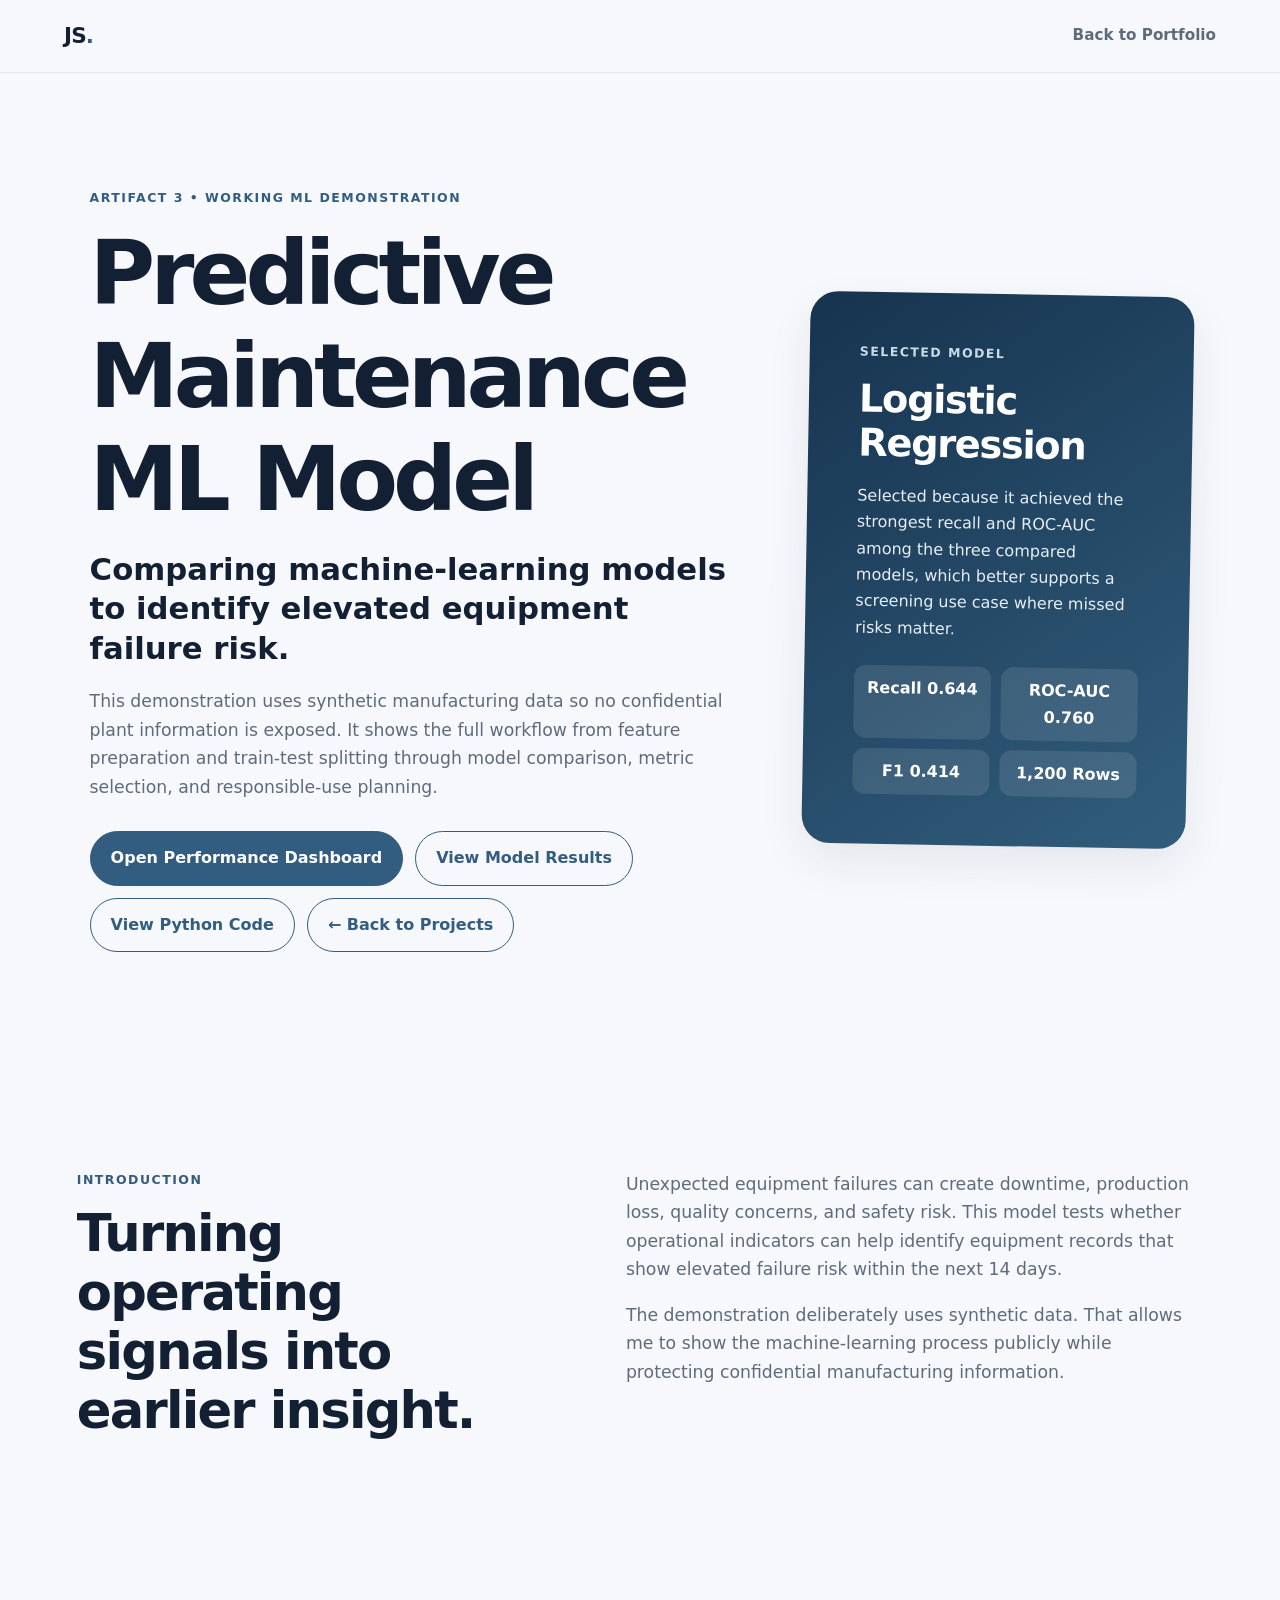
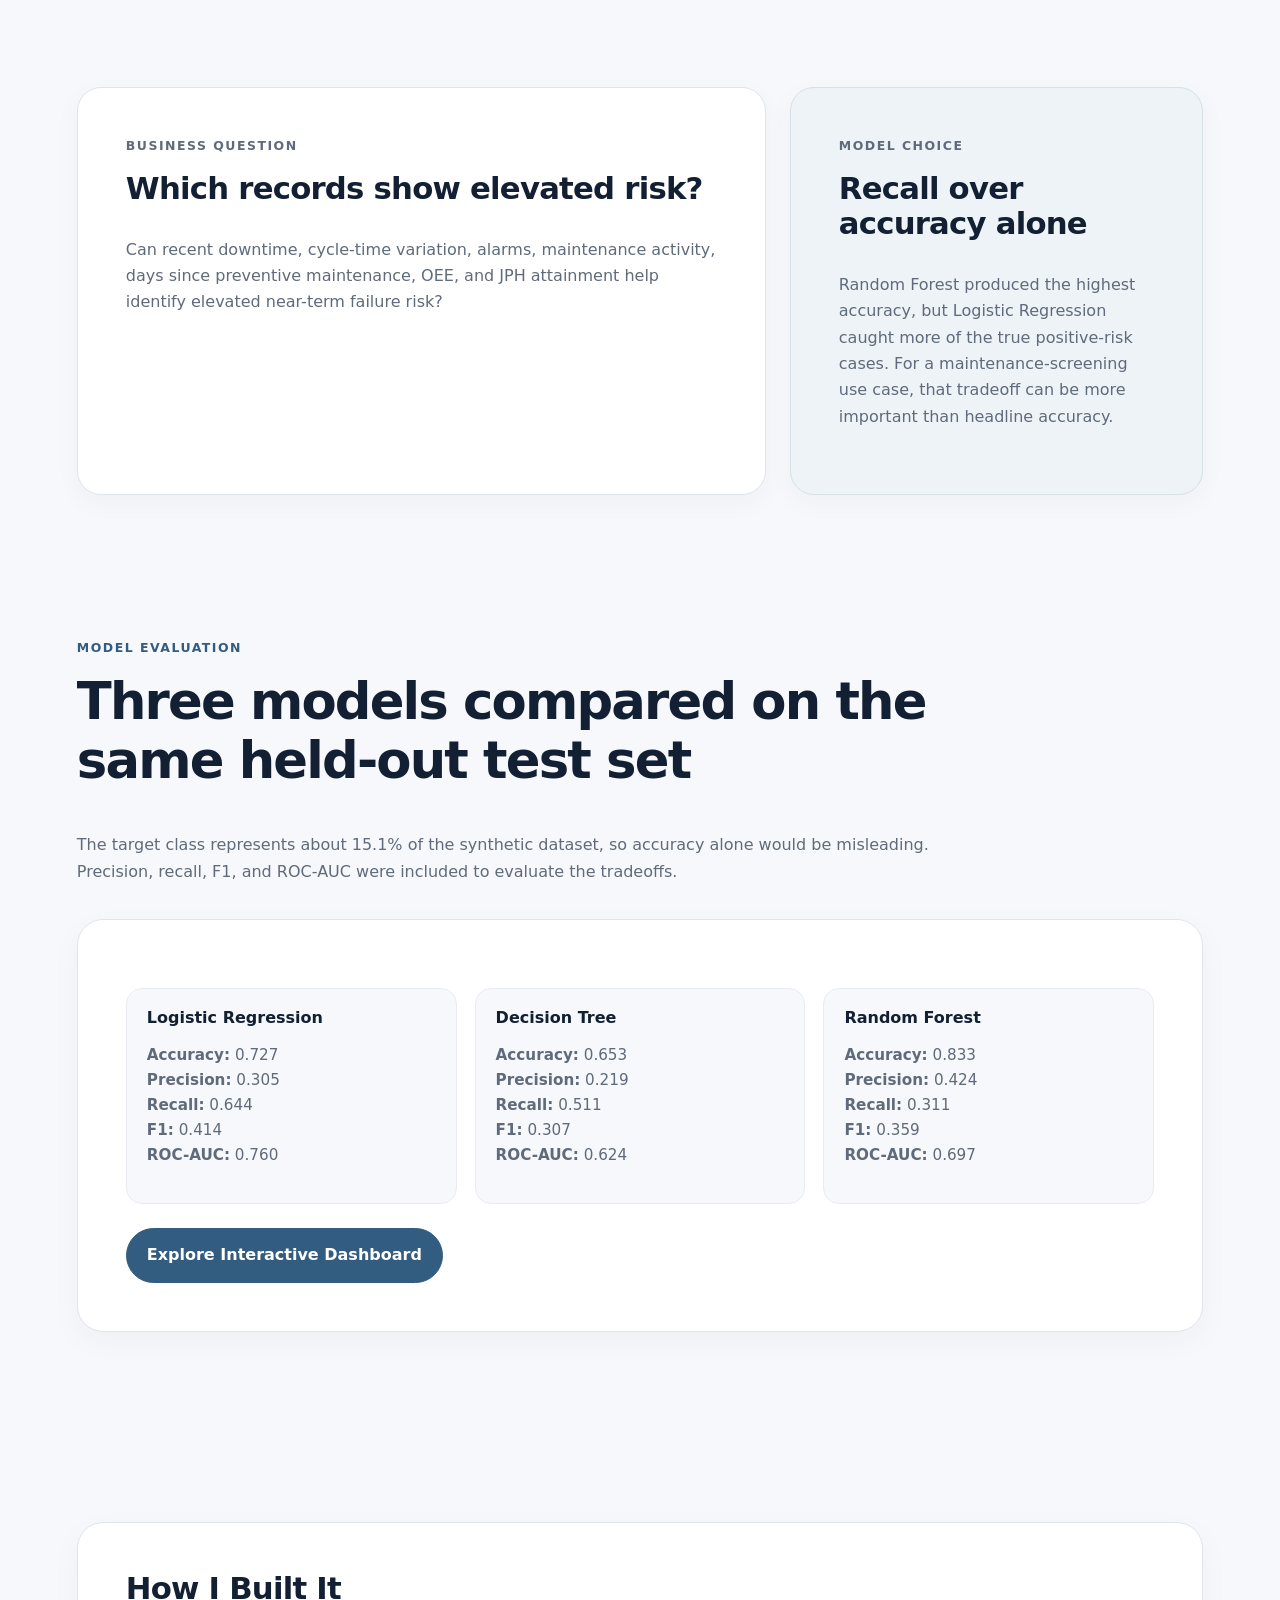
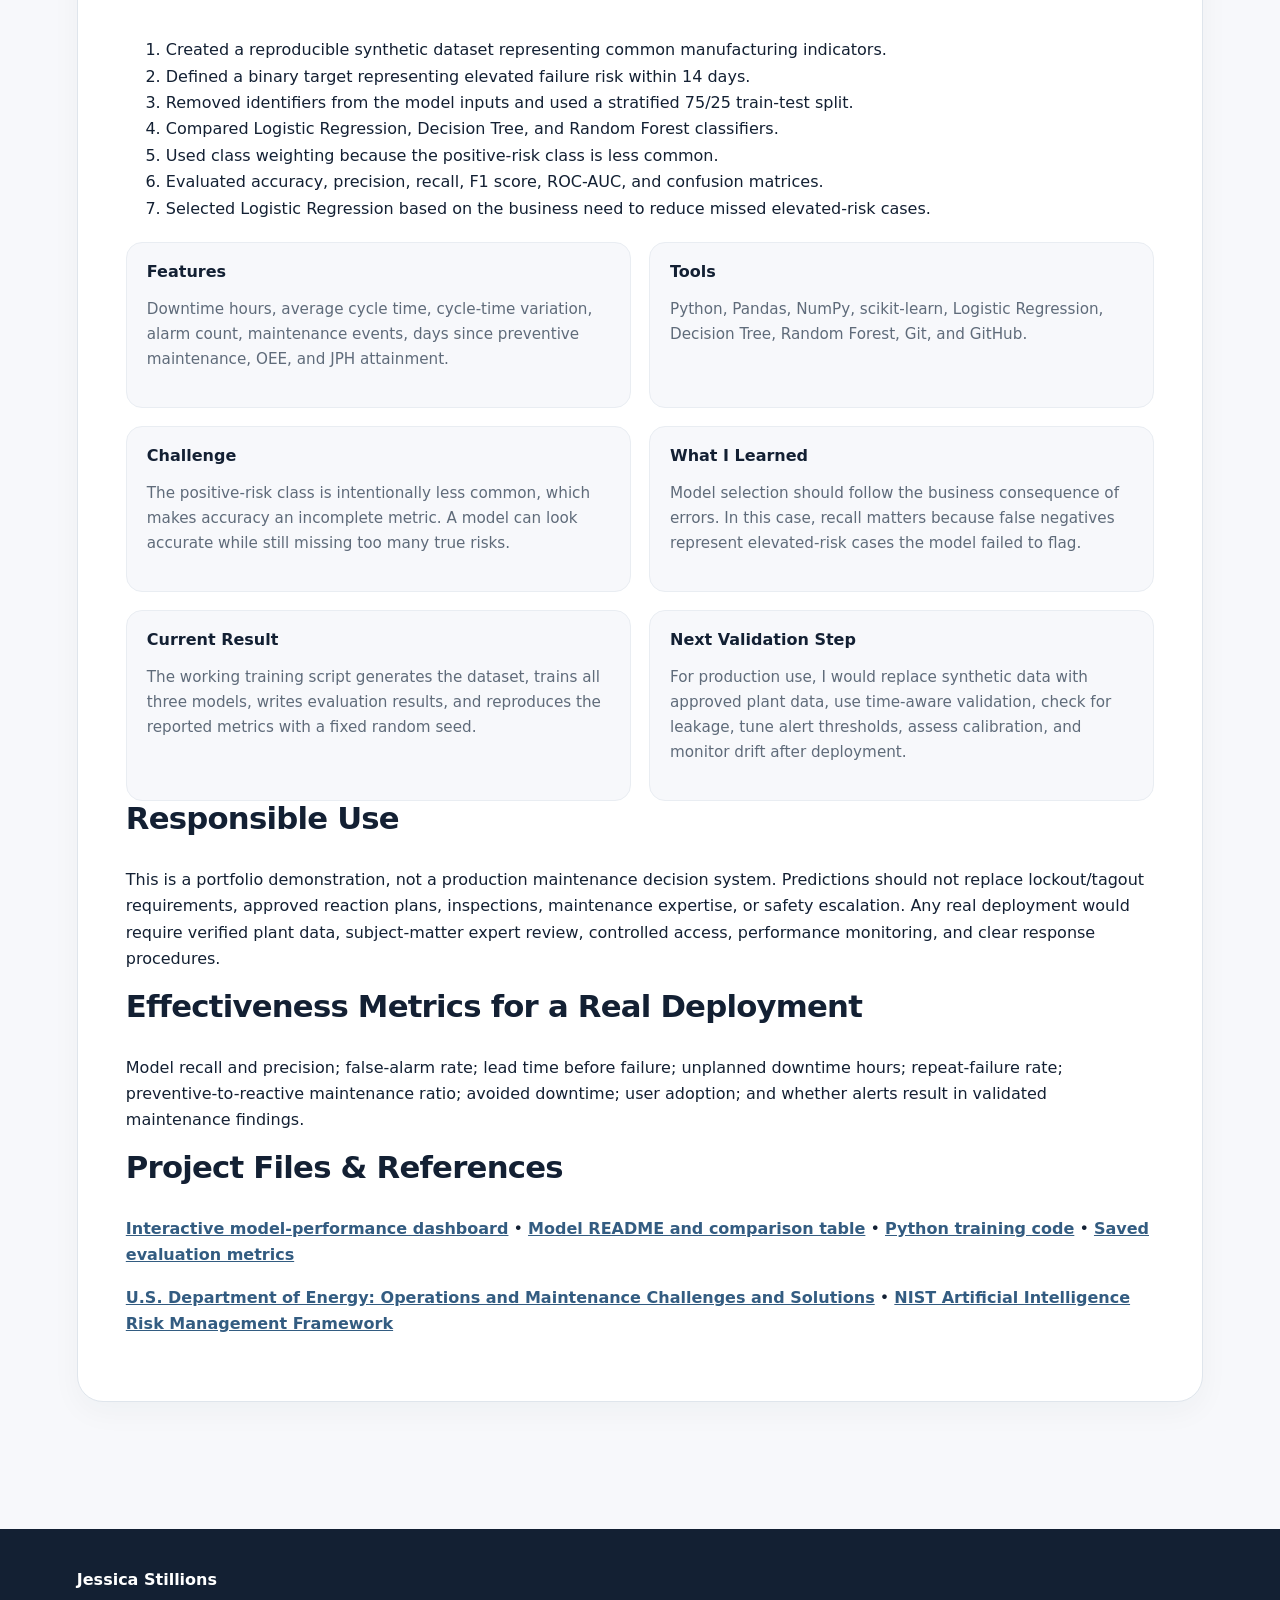
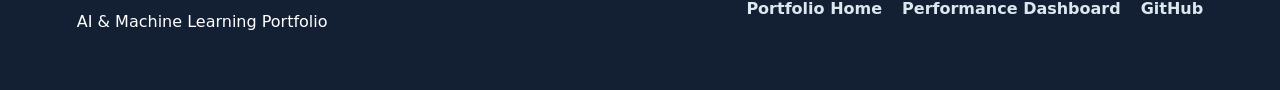
==== commit 94a0d83c: "Link predictive maintenance artifact to performance dashboard" ====
--- a/artifact-3-predictive-maintenance.html
+++ b/artifact-3-predictive-maintenance.html
@@ -20,7 +20,8 @@
         <p class="hero-lead">Comparing machine-learning models to identify elevated equipment failure risk.</p>
         <p class="hero-text">This demonstration uses synthetic manufacturing data so no confidential plant information is exposed. It shows the full workflow from feature preparation and train-test splitting through model comparison, metric selection, and responsible-use planning.</p>
         <div class="hero-actions">
-          <a class="button primary" href="predictive-maintenance-model/README.md">View Model Results</a>
+          <a class="button primary" href="predictive-maintenance-dashboard.html">Open Performance Dashboard</a>
+          <a class="button secondary" href="predictive-maintenance-model/README.md">View Model Results</a>
           <a class="button secondary" href="predictive-maintenance-model/train_model.py">View Python Code</a>
           <a class="button secondary" href="index.html#projects">← Back to Projects</a>
         </div>
@@ -46,6 +47,7 @@
           <div><h4>Decision Tree</h4><p><strong>Accuracy:</strong> 0.653<br><strong>Precision:</strong> 0.219<br><strong>Recall:</strong> 0.511<br><strong>F1:</strong> 0.307<br><strong>ROC-AUC:</strong> 0.624</p></div>
           <div><h4>Random Forest</h4><p><strong>Accuracy:</strong> 0.833<br><strong>Precision:</strong> 0.424<br><strong>Recall:</strong> 0.311<br><strong>F1:</strong> 0.359<br><strong>ROC-AUC:</strong> 0.697</p></div>
         </div>
+        <div class="hero-actions" style="margin-top:24px"><a class="button primary" href="predictive-maintenance-dashboard.html">Explore Interactive Dashboard</a></div>
       </div>
     </section>
 
@@ -77,10 +79,10 @@
         <h3>Effectiveness Metrics for a Real Deployment</h3>
         <p>Model recall and precision; false-alarm rate; lead time before failure; unplanned downtime hours; repeat-failure rate; preventive-to-reactive maintenance ratio; avoided downtime; user adoption; and whether alerts result in validated maintenance findings.</p>
 
-        <div class="references"><h3>Project Files & References</h3><p><a href="predictive-maintenance-model/README.md">Model README and comparison table</a> • <a href="predictive-maintenance-model/train_model.py">Python training code</a> • <a href="predictive-maintenance-model/metrics.json">Saved evaluation metrics</a></p><p><a href="https://www.energy.gov/cmei/femp/operations-and-maintenance-challenges-and-solutions" target="_blank" rel="noopener">U.S. Department of Energy: Operations and Maintenance Challenges and Solutions</a> • <a href="https://www.nist.gov/itl/ai-risk-management-framework" target="_blank" rel="noopener">NIST Artificial Intelligence Risk Management Framework</a></p></div>
+        <div class="references"><h3>Project Files & References</h3><p><a href="predictive-maintenance-dashboard.html">Interactive model-performance dashboard</a> • <a href="predictive-maintenance-model/README.md">Model README and comparison table</a> • <a href="predictive-maintenance-model/train_model.py">Python training code</a> • <a href="predictive-maintenance-model/metrics.json">Saved evaluation metrics</a></p><p><a href="https://www.energy.gov/cmei/femp/operations-and-maintenance-challenges-and-solutions" target="_blank" rel="noopener">U.S. Department of Energy: Operations and Maintenance Challenges and Solutions</a> • <a href="https://www.nist.gov/itl/ai-risk-management-framework" target="_blank" rel="noopener">NIST Artificial Intelligence Risk Management Framework</a></p></div>
       </div>
     </section>
   </main>
-  <footer><div><p class="footer-name">Jessica Stillions</p><p>AI & Machine Learning Portfolio</p></div><div class="footer-links"><a href="index.html">Portfolio Home</a><a href="https://github.com/StillionsDataAnalyst" target="_blank" rel="noopener">GitHub</a></div></footer>
+  <footer><div><p class="footer-name">Jessica Stillions</p><p>AI & Machine Learning Portfolio</p></div><div class="footer-links"><a href="index.html">Portfolio Home</a><a href="predictive-maintenance-dashboard.html">Performance Dashboard</a><a href="https://github.com/StillionsDataAnalyst" target="_blank" rel="noopener">GitHub</a></div></footer>
 </body>
 </html>
